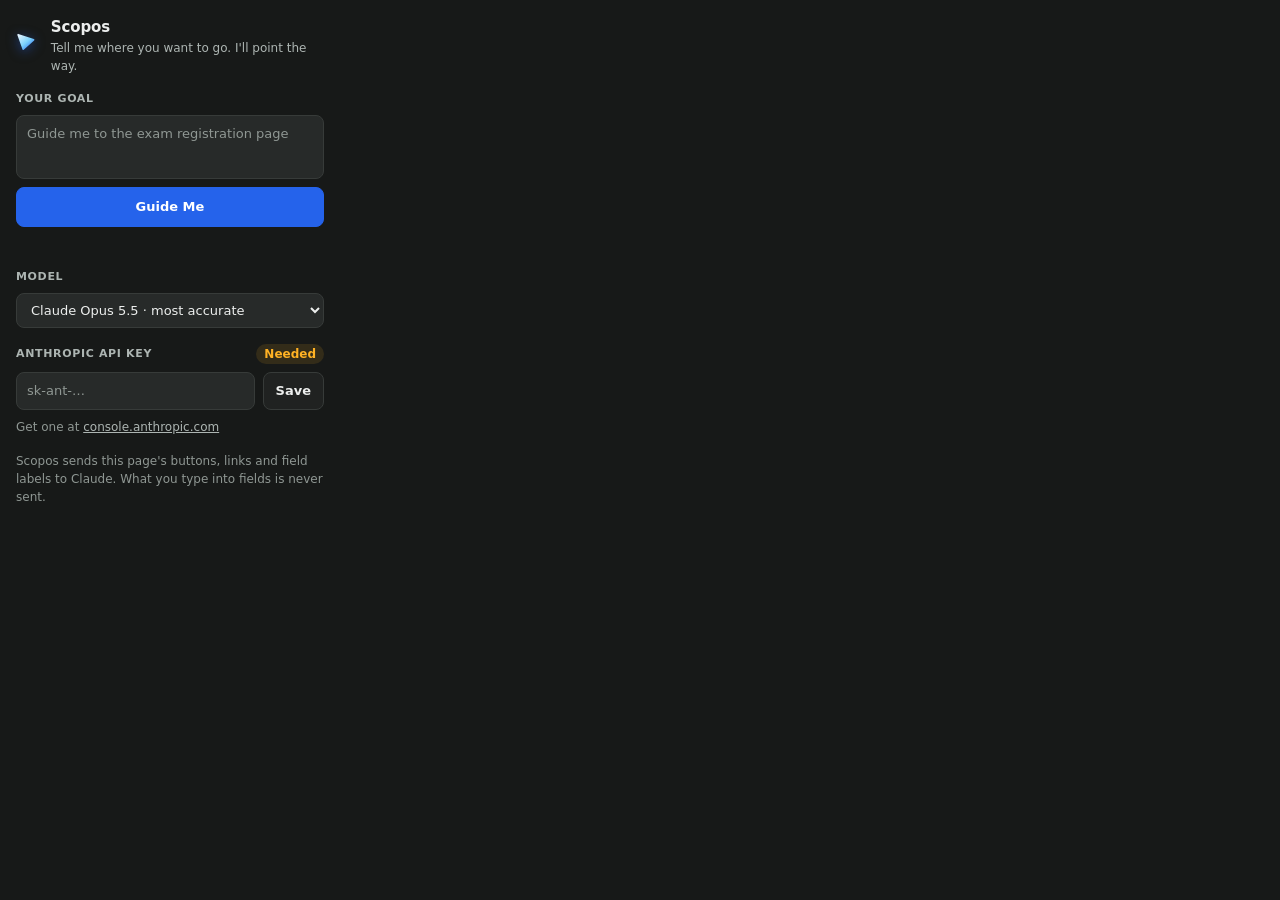
==== chrome-extension/popup.html @ a2130459 "Scopos: a Chrome extension that walks you through any website Co-Authored-By: Claude Opus 5.5 <norep" ====
<!doctype html>
<html lang="en">
<head>
<meta charset="utf-8">
<title>Scopos</title>
<style>
  :root {
    --bg: #171918;
    --raised: #202221;
    --field: #272a29;
    --border: #373b39;
    --ink: #eceeed;
    --muted: #adb5b2;
    --faint: #8f9793;
    --accent: #2563eb;
    --accent-hover: #1d4ed8;
    --ok: #34d399;
    --warn: #ffb224;
    --danger: #f87171;
    color-scheme: dark;
  }
  * { box-sizing: border-box; margin: 0; }
  body {
    width: 340px;
    background: var(--bg);
    color: var(--ink);
    font: 13px/1.5 system-ui, -apple-system, "Segoe UI", Roboto, sans-serif;
  }
  main { display: flex; flex-direction: column; gap: 16px; padding: 16px; }

  header { display: flex; align-items: center; gap: 10px; }
  header svg { width: 26px; height: 26px; filter: drop-shadow(0 2px 6px rgba(37, 99, 235, 0.5)); }
  header h1 { font-size: 15px; font-weight: 700; letter-spacing: -0.01em; }
  header p { font-size: 12px; color: var(--muted); }

  section { display: flex; flex-direction: column; gap: 8px; }
  .row { display: flex; align-items: center; justify-content: space-between; gap: 8px; }
  label, .label { font-size: 11px; font-weight: 600; letter-spacing: 0.06em; text-transform: uppercase; color: var(--muted); }

  textarea, input, select {
    width: 100%;
    background: var(--field);
    color: var(--ink);
    border: 1px solid var(--border);
    border-radius: 8px;
    padding: 8px 10px;
    font: inherit;
  }
  textarea { resize: none; min-height: 64px; }
  textarea::placeholder, input::placeholder { color: var(--faint); }
  textarea:focus-visible, input:focus-visible, select:focus-visible, button:focus-visible {
    outline: 2px solid var(--accent);
    outline-offset: 1px;
  }

  button {
    border: 1px solid var(--border);
    background: var(--raised);
    color: var(--ink);
    border-radius: 8px;
    padding: 7px 12px;
    font: inherit;
    font-weight: 600;
    cursor: pointer;
    white-space: nowrap;
  }
  button:hover { background: var(--field); }
  button:disabled { opacity: 0.55; cursor: default; }
  .primary { background: var(--accent); border-color: var(--accent); color: #fff; padding: 9px 12px; }
  .primary:hover:not(:disabled) { background: var(--accent-hover); }
  .link { background: none; border: none; padding: 0; color: var(--muted); font-weight: 500; text-decoration: underline; }
  .link:hover { background: none; color: var(--ink); }

  .key-row { display: flex; gap: 8px; }
  .chip { font-size: 12px; font-weight: 600; padding: 1px 8px; border-radius: 99px; }
  .chip.ok { color: var(--ok); background: rgba(52, 211, 153, 0.12); }
  .chip.needed { color: var(--warn); background: rgba(255, 178, 36, 0.12); }

  .status { min-height: 18px; font-size: 12px; color: var(--muted); }
  .status.error { color: var(--danger); }
  .hint { font-size: 12px; color: var(--faint); }
  .hint a { color: var(--muted); }
  [hidden] { display: none !important; }
</style>
</head>
<body>
<main>
  <header>
    <svg viewBox="0 0 48 48" aria-hidden="true">
      <defs>
        <linearGradient id="g" x1="10%" y1="0%" x2="100%" y2="100%">
          <stop offset="0%" stop-color="#e0f2fe"/>
          <stop offset="50%" stop-color="#7dd3fc"/>
          <stop offset="100%" stop-color="#2563eb"/>
        </linearGradient>
      </defs>
      <polygon points="4,4 34,14 14,32" fill="url(#g)" stroke="url(#g)" stroke-width="3" stroke-linejoin="round"/>
    </svg>
    <div>
      <h1>Scopos</h1>
      <p>Tell me where you want to go. I'll point the way.</p>
    </div>
  </header>

  <form id="guideForm">
    <section>
      <label for="goal">Your goal</label>
      <textarea id="goal" maxlength="500" placeholder="Guide me to the exam registration page" required></textarea>
      <button id="guideBtn" class="primary" type="submit">Guide Me</button>
      <p id="status" class="status" role="status" aria-live="polite"></p>
    </section>
  </form>

  <section>
    <label for="model">Model</label>
    <select id="model">
      <optgroup label="Anthropic (Claude)">
        <option value="claude-opus-5-5">Claude Opus 5.5 · most accurate</option>
        <option value="claude-sonnet-5-5">Claude Sonnet 5.5 · faster</option>
        <option value="claude-haiku-5-5">Claude Haiku 5.5 · fastest, cheapest</option>
      </optgroup>
    </select>
  </section>

  <section>
    <div class="row">
      <span class="label" id="keyLabel">Anthropic API key</span>
      <span id="keyChip" class="chip needed">Needed</span>
    </div>
    <form id="keyForm" class="key-row">
      <input id="apiKey" type="password" autocomplete="off" spellcheck="false" aria-labelledby="keyLabel" placeholder="sk-ant-…">
      <button type="submit">Save</button>
    </form>
    <p id="demoNote" class="hint" hidden>No key needed: Scopos uses a free demo key. Add your own if the demo budget runs out.</p>
    <div class="row">
      <p class="hint">Get one at <a href="https://console.anthropic.com/settings/keys" target="_blank" rel="noopener">console.anthropic.com</a></p>
      <button id="removeKey" class="link" type="button" hidden>Remove key</button>
    </div>
  </section>

  <p class="hint">Scopos sends this page's buttons, links and field labels to Claude. What you type into fields is never sent.</p>
</main>
<script src="config.js"></script>
<script src="popup.js"></script>
</body>
</html>
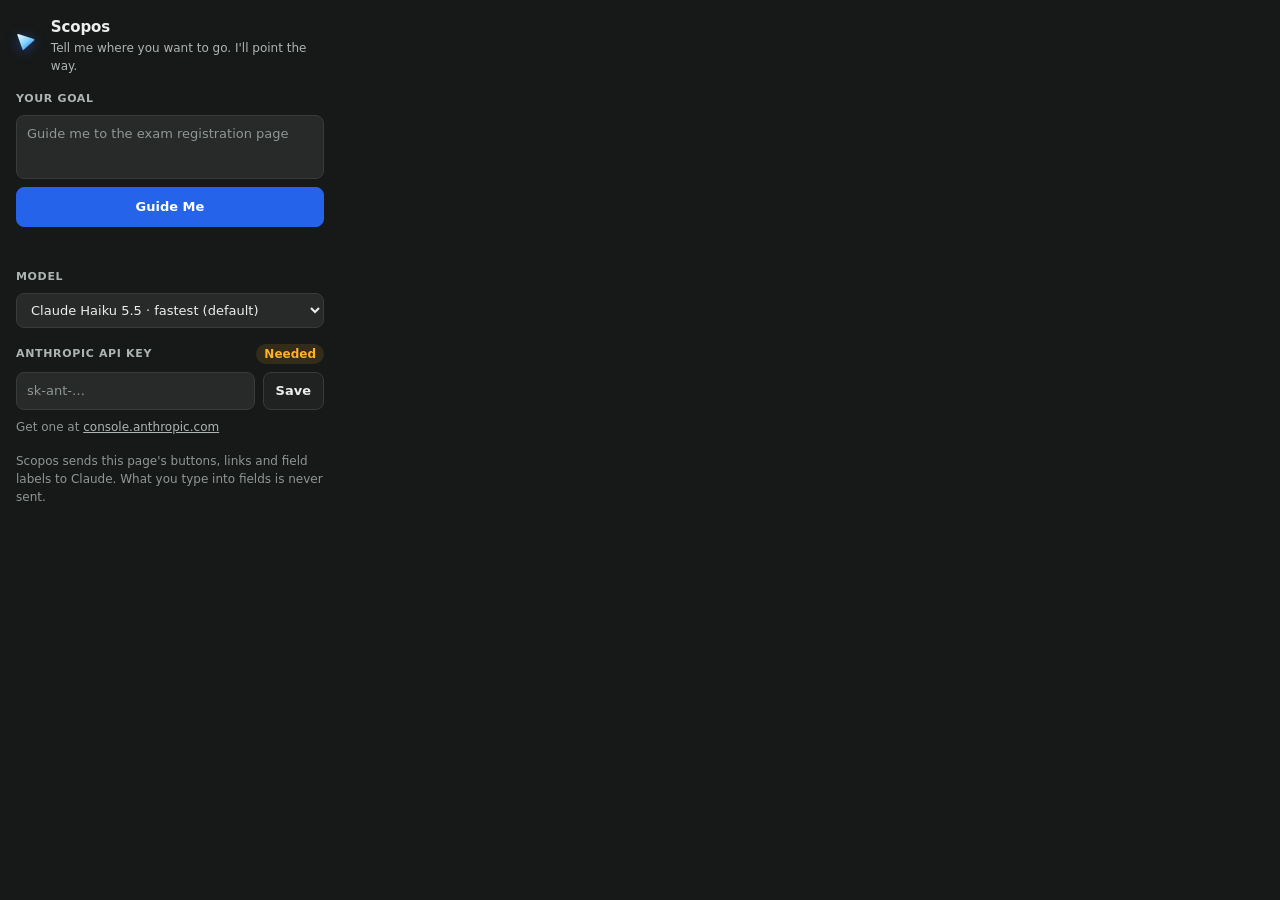
==== commit 30817dff: "Make Claude Haiku 5.5 the default model Co-Authored-By: Claude Opus 5.5 <noreply@anthropic.com>" ====
--- a/chrome-extension/popup.html
+++ b/chrome-extension/popup.html
@@ -115,9 +115,9 @@
     <label for="model">Model</label>
     <select id="model">
       <optgroup label="Anthropic (Claude)">
-        <option value="claude-opus-5-5">Claude Opus 5.5 · most accurate</option>
-        <option value="claude-sonnet-5-5">Claude Sonnet 5.5 · faster</option>
-        <option value="claude-haiku-5-5">Claude Haiku 5.5 · fastest, cheapest</option>
+        <option value="claude-haiku-5-5">Claude Haiku 5.5 · fastest (default)</option>
+        <option value="claude-sonnet-5-5">Claude Sonnet 5.5 · balanced</option>
+        <option value="claude-opus-5-5">Claude Opus 5.5 · most accurate, slowest</option>
       </optgroup>
     </select>
   </section>
